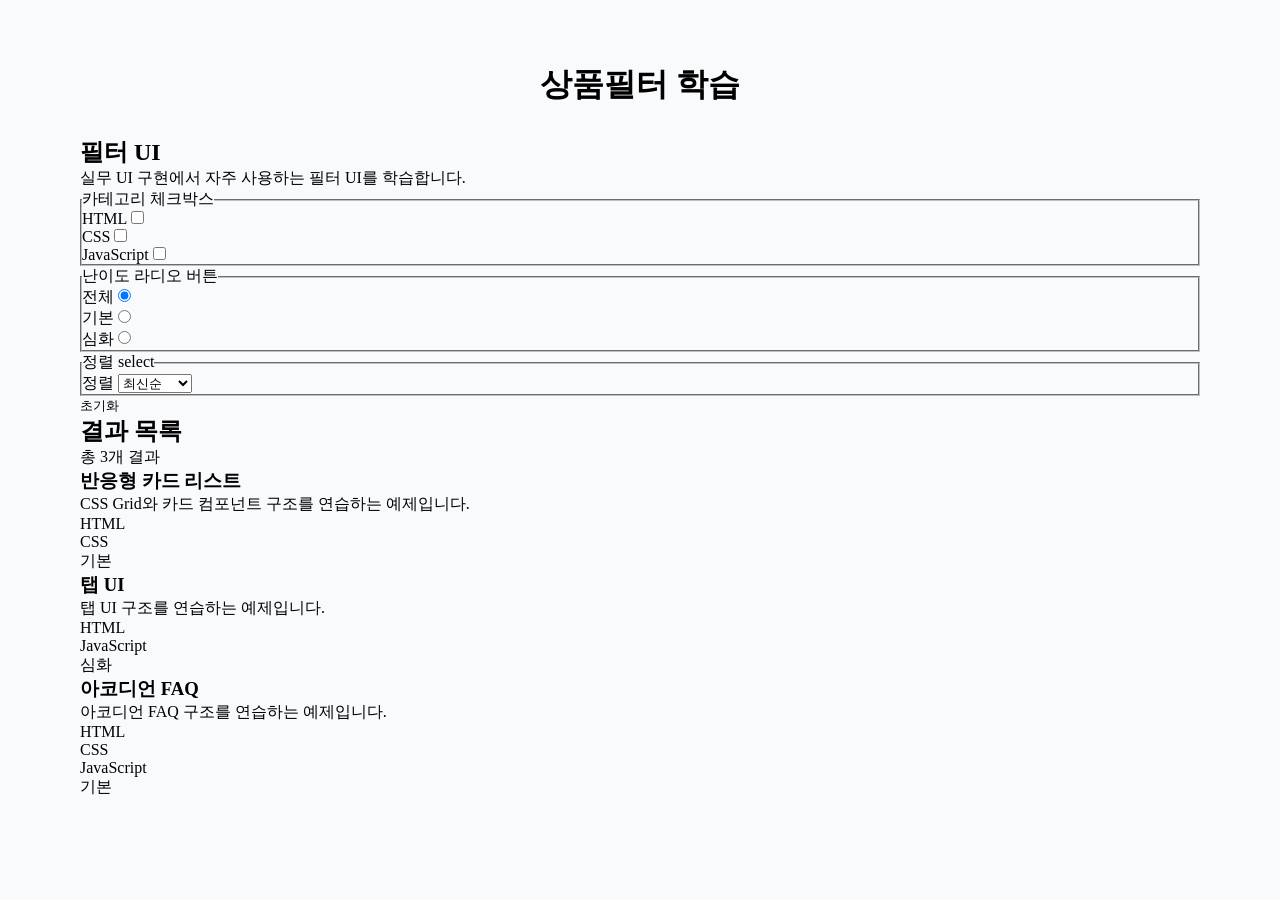
==== filter-ui/study/index.html @ fad5c749 "feat: add filter ui html study" ====
<!doctype html>
<html lang="ko">
  <head>
    <meta charset="UTF-8" />
    <meta name="viewport" content="width=device-width, initial-scale=1.0" />
    <title>Filter UI 연습</title>
    <link rel="stylesheet" href="css/style.min.css" />
    <script src="js/main.js" defer></script>
  </head>
  <body>
    <main>
      <h1>상품필터 학습</h1>
      <section class="filter-section" aria-labelledby="filter-title">
        <h2 id="filter-title" class="filter-section__title">필터 UI</h2>
        <p class="filter-section__description">
          실무 UI 구현에서 자주 사용하는 필터 UI를 학습합니다.
        </p>
        <div class="filter">
          <form class="filter__wrapper">
            <fieldset>
              <legend>카테고리 체크박스</legend>

              <div class="checkbox">
                <label for="category-html"> HTML </label>
                <input
                  type="checkbox"
                  id="category-html"
                  name="category"
                  value="html"
                />
              </div>

              <div class="checkbox">
                <label for="category-css"> CSS </label>
                <input
                  type="checkbox"
                  id="category-css"
                  name="category"
                  value="css"
                />
              </div>

              <div class="checkbox">
                <label for="category-javascript"> JavaScript </label>
                <input
                  type="checkbox"
                  id="category-javascript"
                  name="category"
                  value="javascript"
                />
              </div>
            </fieldset>

            <fieldset>
              <legend>난이도 라디오 버튼</legend>
              <div class="radio">
                <label for="level-all"> 전체 </label>
                <input
                  type="radio"
                  id="level-all"
                  name="level"
                  value="all"
                  checked
                />
              </div>
              <div class="radio">
                <label for="level-basic"> 기본 </label>
                <input
                  type="radio"
                  id="level-basic"
                  name="level"
                  value="basic"
                />
              </div>
              <div class="radio">
                <label for="level-advanced"> 심화 </label>
                <input
                  type="radio"
                  id="level-advanced"
                  name="level"
                  value="advanced"
                />
              </div>
            </fieldset>

            <fieldset>
              <legend>정렬 select</legend>
              <div class="select">
                <label for="select-sort"> 정렬 </label>
                <select id="select-sort" name="sort">
                  <option value="latest">최신순</option>
                  <option value="name">이름순</option>
                  <option value="level">난이도순</option>
                </select>
              </div>
            </fieldset>
            <button type="reset">초기화</button>
          </form>
        </div>
      </section>
      <section class="filter-result" aria-labelledby="filter-result-title">
        <h2 id="filter-result-title">결과 목록</h2>
        <p class="filter-result__count">총 3개 결과</p>
        <ul class="result-list">
          <li
            class="result-list__item"
            data-category="html css"
            data-level="basic"
          >
            <article class="result">
              <h3 class="result__title">반응형 카드 리스트</h3>
              <p class="result__description">
                CSS Grid와 카드 컴포넌트 구조를 연습하는 예제입니다.
              </p>
              <ul class="result__tags">
                <li>HTML</li>
                <li>CSS</li>
              </ul>
              <span class="result__level">기본</span>
            </article>
          </li>
          <li
            class="result-list__item"
            data-category="html javascript"
            data-level="advanced"
          >
            <article class="result">
              <h3 class="result__title">탭 UI</h3>
              <p class="result__description">
                탭 UI 구조를 연습하는 예제입니다.
              </p>
              <ul class="result__tags">
                <li>HTML</li>
                <li>JavaScript</li>
              </ul>
              <span class="result__level">심화</span>
            </article>
          </li>
          <li
            class="result-list__item"
            data-category="html css javascript"
            data-level="basic"
          >
            <article class="result">
              <h3 class="result__title">아코디언 FAQ</h3>
              <p class="result__description">
                아코디언 FAQ 구조를 연습하는 예제입니다.
              </p>
              <ul class="result__tags">
                <li>HTML</li>
                <li>CSS</li>
                <li>JavaScript</li>
              </ul>
              <span class="result__level">기본</span>
            </article>
          </li>
        </ul>
      </section>
    </main>
  </body>
</html>
---- filter-ui/study/css/style.min.css ----
*{margin:0;padding:0}ul,li{margin:0;padding:0;list-style:none}h1{font-size:32px;line-height:1.25;text-align:center;margin-bottom:32px}button{margin:0;padding:0;border:0;background:none;cursor:pointer}body{background-color:#f8fafc}main{max-width:1120px;margin:0 auto;padding:64px 20px}/*# sourceMappingURL=style.min.css.map */
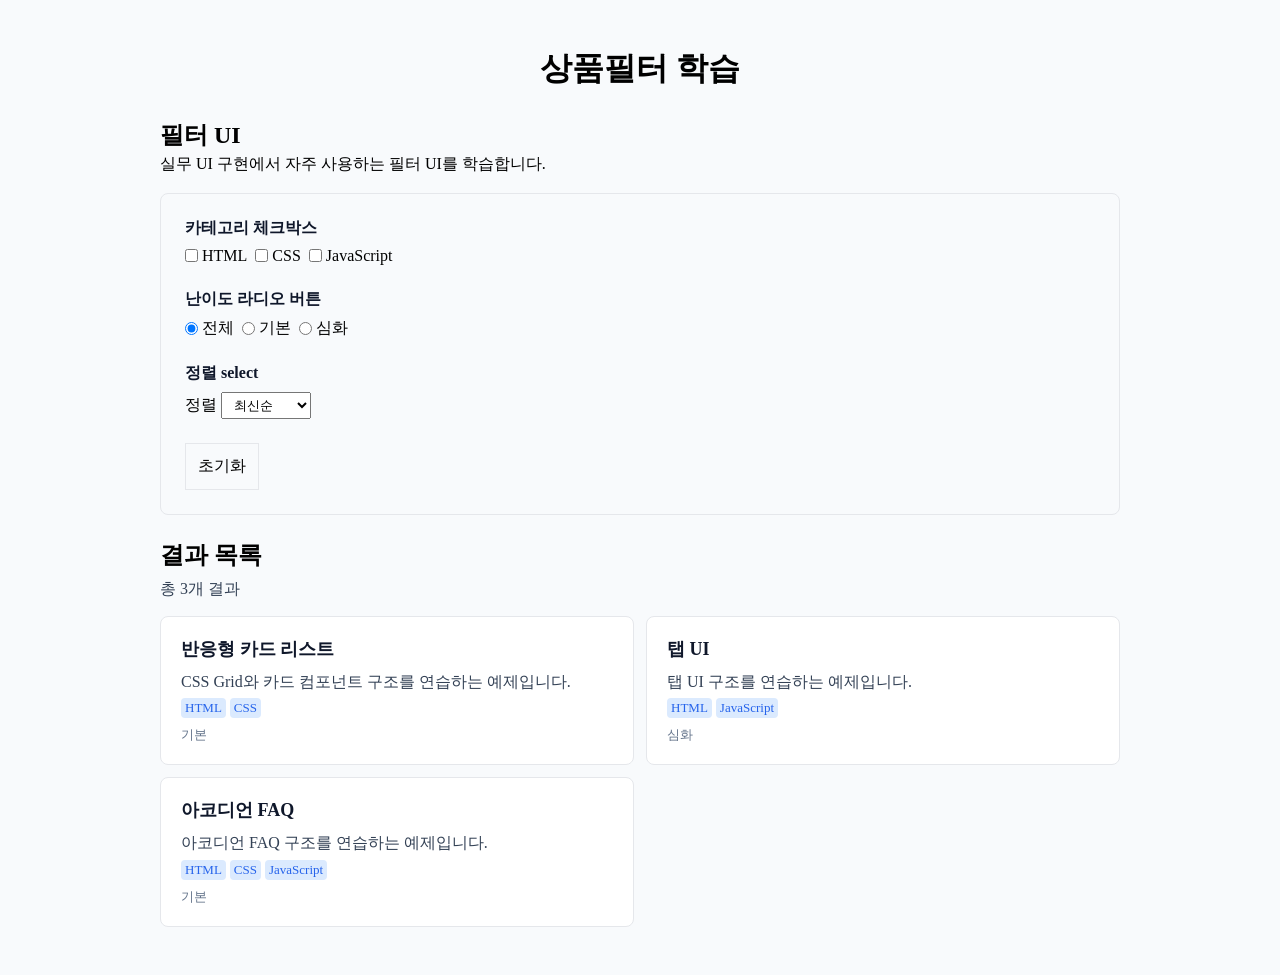
==== commit 09285c65: "feat: style filter ui study" ====
--- a/filter-ui/study/index.html
+++ b/filter-ui/study/index.html
@@ -19,87 +19,92 @@
           <form class="filter__wrapper">
             <fieldset>
               <legend>카테고리 체크박스</legend>
+              <div class="filter__options">
+                <div class="checkbox">
+                  <input
+                    type="checkbox"
+                    id="category-html"
+                    name="category"
+                    value="html"
+                  />
+                  <label for="category-html"> HTML </label>
+                </div>
 
-              <div class="checkbox">
-                <label for="category-html"> HTML </label>
-                <input
-                  type="checkbox"
-                  id="category-html"
-                  name="category"
-                  value="html"
-                />
-              </div>
+                <div class="checkbox">
+                  <input
+                    type="checkbox"
+                    id="category-css"
+                    name="category"
+                    value="css"
+                  />
+                  <label for="category-css"> CSS </label>
+                </div>
 
-              <div class="checkbox">
-                <label for="category-css"> CSS </label>
-                <input
-                  type="checkbox"
-                  id="category-css"
-                  name="category"
-                  value="css"
-                />
-              </div>
-
-              <div class="checkbox">
-                <label for="category-javascript"> JavaScript </label>
-                <input
-                  type="checkbox"
-                  id="category-javascript"
-                  name="category"
-                  value="javascript"
-                />
+                <div class="checkbox">
+                  <input
+                    type="checkbox"
+                    id="category-javascript"
+                    name="category"
+                    value="javascript"
+                  />
+                  <label for="category-javascript"> JavaScript </label>
+                </div>
               </div>
             </fieldset>
 
             <fieldset>
               <legend>난이도 라디오 버튼</legend>
-              <div class="radio">
-                <label for="level-all"> 전체 </label>
-                <input
-                  type="radio"
-                  id="level-all"
-                  name="level"
-                  value="all"
-                  checked
-                />
-              </div>
-              <div class="radio">
-                <label for="level-basic"> 기본 </label>
-                <input
-                  type="radio"
-                  id="level-basic"
-                  name="level"
-                  value="basic"
-                />
-              </div>
-              <div class="radio">
-                <label for="level-advanced"> 심화 </label>
-                <input
-                  type="radio"
-                  id="level-advanced"
-                  name="level"
-                  value="advanced"
-                />
+              <div class="filter__options">
+                <div class="radio">
+                  <input
+                    type="radio"
+                    id="level-all"
+                    name="level"
+                    value="all"
+                    checked
+                  />
+                  <label for="level-all"> 전체 </label>
+                </div>
+                <div class="radio">
+                  <input
+                    type="radio"
+                    id="level-basic"
+                    name="level"
+                    value="basic"
+                  />
+                  <label for="level-basic"> 기본 </label>
+                </div>
+                <div class="radio">
+                  <input
+                    type="radio"
+                    id="level-advanced"
+                    name="level"
+                    value="advanced"
+                  />
+                  <label for="level-advanced"> 심화 </label>
+                </div>
               </div>
             </fieldset>
 
             <fieldset>
               <legend>정렬 select</legend>
-              <div class="select">
-                <label for="select-sort"> 정렬 </label>
-                <select id="select-sort" name="sort">
-                  <option value="latest">최신순</option>
-                  <option value="name">이름순</option>
-                  <option value="level">난이도순</option>
-                </select>
+              <div class="filter__options">
+                <div class="select">
+                  <label for="select-sort"> 정렬 </label>
+                  <select id="select-sort" name="sort">
+                    <option value="latest">최신순</option>
+                    <option value="name">이름순</option>
+                    <option value="level">난이도순</option>
+                  </select>
+                </div>
               </div>
             </fieldset>
-            <button type="reset">초기화</button>
+            <button type="reset" class="filter__reset">초기화</button>
           </form>
         </div>
       </section>
       <section class="filter-result" aria-labelledby="filter-result-title">
-        <h2 id="filter-result-title">결과 목록</h2>
+        <h2 id="filter-result-title" class="filter-result__title">결과 목록</h2>
         <p class="filter-result__count">총 3개 결과</p>
         <ul class="result-list">
           <li
@@ -113,8 +118,8 @@
                 CSS Grid와 카드 컴포넌트 구조를 연습하는 예제입니다.
               </p>
               <ul class="result__tags">
-                <li>HTML</li>
-                <li>CSS</li>
+                <li class="tag">HTML</li>
+                <li class="tag">CSS</li>
               </ul>
               <span class="result__level">기본</span>
             </article>
@@ -130,8 +135,8 @@
                 탭 UI 구조를 연습하는 예제입니다.
               </p>
               <ul class="result__tags">
-                <li>HTML</li>
-                <li>JavaScript</li>
+                <li class="tag">HTML</li>
+                <li class="tag">JavaScript</li>
               </ul>
               <span class="result__level">심화</span>
             </article>
@@ -147,9 +152,9 @@
                 아코디언 FAQ 구조를 연습하는 예제입니다.
               </p>
               <ul class="result__tags">
-                <li>HTML</li>
-                <li>CSS</li>
-                <li>JavaScript</li>
+                <li class="tag">HTML</li>
+                <li class="tag">CSS</li>
+                <li class="tag">JavaScript</li>
               </ul>
               <span class="result__level">기본</span>
             </article>
--- a/filter-ui/study/css/style.min.css
+++ b/filter-ui/study/css/style.min.css
@@ -1 +1 @@
-*{margin:0;padding:0}ul,li{margin:0;padding:0;list-style:none}h1{font-size:32px;line-height:1.25;text-align:center;margin-bottom:32px}button{margin:0;padding:0;border:0;background:none;cursor:pointer}body{background-color:#f8fafc}main{max-width:1120px;margin:0 auto;padding:64px 20px}/*# sourceMappingURL=style.min.css.map */
+*{margin:0;padding:0}ul,li{margin:0;padding:0;list-style:none}h1{font-size:32px;line-height:1.25;text-align:center;margin-bottom:32px}button{margin:0;padding:0;border:0;background:none;cursor:pointer}body{background-color:#f8fafc}main{max-width:960px;margin:0 auto;padding:48px 20px}.filter-section__title{font-size:24px;line-height:1.3}.filter-section__description{font-size:16px;line-height:1.6;margin-bottom:16px}.filter{background-color:#f8fafc;border-radius:8px;border:1px solid #e5e7eb;padding:24px}.filter fieldset{margin:0;padding:0;border:0}.filter legend{margin-bottom:8px;font-weight:700;color:#0f172a}.filter input:focus-visible,.filter select:focus-visible,.filter button:focus-visible{outline:3px solid #2563eb;outline-offset:3px}.filter__wrapper{display:flex;flex-direction:column;gap:16px}.filter__options{display:flex;gap:8px;margin-bottom:8px;flex-wrap:wrap}.filter__options select{padding:4px 8px}.filter__options .checkbox,.filter__options .radio,.filter__options .select{display:inline-flex;align-items:center;gap:4px}.filter__reset{border:1px solid #e5e7eb;padding:12px;display:inline-flex;font-size:16px;width:fit-content}.result-list{display:grid;gap:12px;grid-template-columns:1fr}@media screen and (min-width: 768px){.result-list{grid-template-columns:repeat(2, minmax(0, 1fr))}}.result-list__item{border-radius:8px;padding:20px;border:1px solid #e5e7eb;background-color:#fff}.filter-result{margin-top:24px}.filter-result__title{font-size:24px}.filter-result__count{margin-top:8px;font-size:16px;color:#334155;margin-bottom:16px}.result__title{color:#0f172a;font-size:18px;font-weight:700}.result__description{margin-top:8px;color:#334155;line-height:1.6}.result__tags{display:flex;align-items:center;gap:4px;margin-top:4px;flex-wrap:wrap}.result__tags .tag{color:#2563eb;background-color:#dbeafe;padding:2px 4px;border-radius:4px;display:block;font-size:13px}.result__level{color:#64748b;font-size:13px;margin-top:8px;display:block}@media(hover: hover){.filter__reset:hover{color:#2563eb;border-color:#2563eb;background-color:#dbeafe}}/*# sourceMappingURL=style.min.css.map */
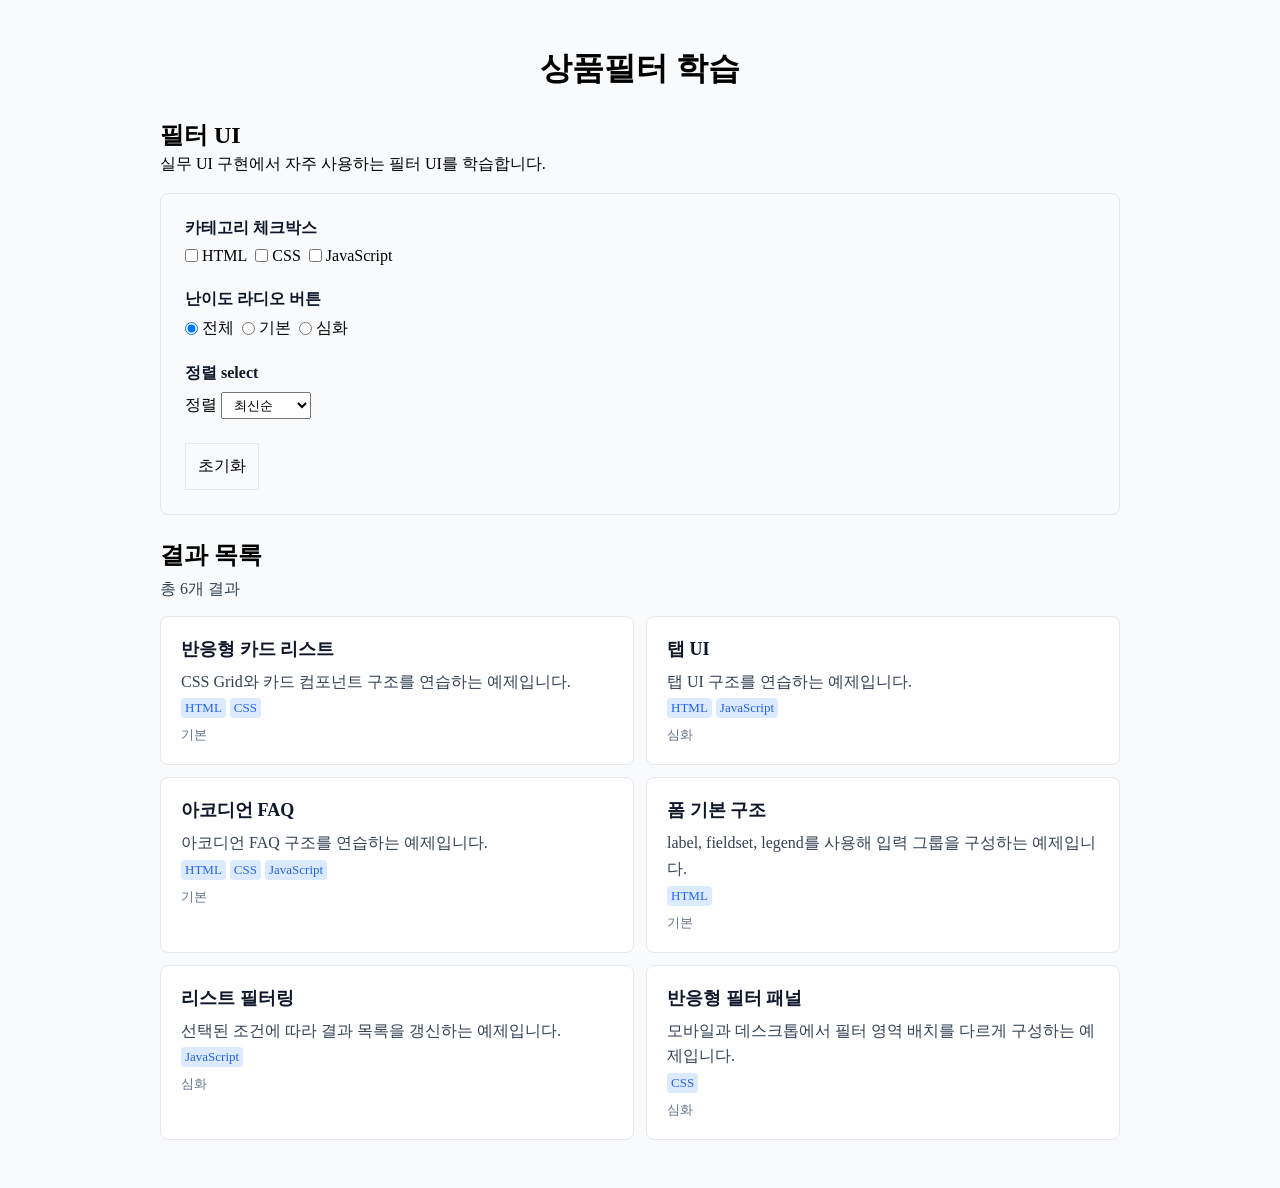
==== commit 8e61c4e0: "feat: add filter ui interactions" ====
--- a/filter-ui/study/index.html
+++ b/filter-ui/study/index.html
@@ -105,7 +105,7 @@
       </section>
       <section class="filter-result" aria-labelledby="filter-result-title">
         <h2 id="filter-result-title" class="filter-result__title">결과 목록</h2>
-        <p class="filter-result__count">총 3개 결과</p>
+        <p class="filter-result__count">총 6개 결과</p>
         <ul class="result-list">
           <li
             class="result-list__item"
@@ -157,6 +157,54 @@
                 <li class="tag">JavaScript</li>
               </ul>
               <span class="result__level">기본</span>
+            </article>
+          </li>
+          <li
+            class="result-list__item"
+            data-category="html"
+            data-level="basic"
+          >
+            <article class="result">
+              <h3 class="result__title">폼 기본 구조</h3>
+              <p class="result__description">
+                label, fieldset, legend를 사용해 입력 그룹을 구성하는 예제입니다.
+              </p>
+              <ul class="result__tags">
+                <li class="tag">HTML</li>
+              </ul>
+              <span class="result__level">기본</span>
+            </article>
+          </li>
+          <li
+            class="result-list__item"
+            data-category="javascript"
+            data-level="advanced"
+          >
+            <article class="result">
+              <h3 class="result__title">리스트 필터링</h3>
+              <p class="result__description">
+                선택된 조건에 따라 결과 목록을 갱신하는 예제입니다.
+              </p>
+              <ul class="result__tags">
+                <li class="tag">JavaScript</li>
+              </ul>
+              <span class="result__level">심화</span>
+            </article>
+          </li>
+          <li
+            class="result-list__item"
+            data-category="css"
+            data-level="advanced"
+          >
+            <article class="result">
+              <h3 class="result__title">반응형 필터 패널</h3>
+              <p class="result__description">
+                모바일과 데스크톱에서 필터 영역 배치를 다르게 구성하는 예제입니다.
+              </p>
+              <ul class="result__tags">
+                <li class="tag">CSS</li>
+              </ul>
+              <span class="result__level">심화</span>
             </article>
           </li>
         </ul>
